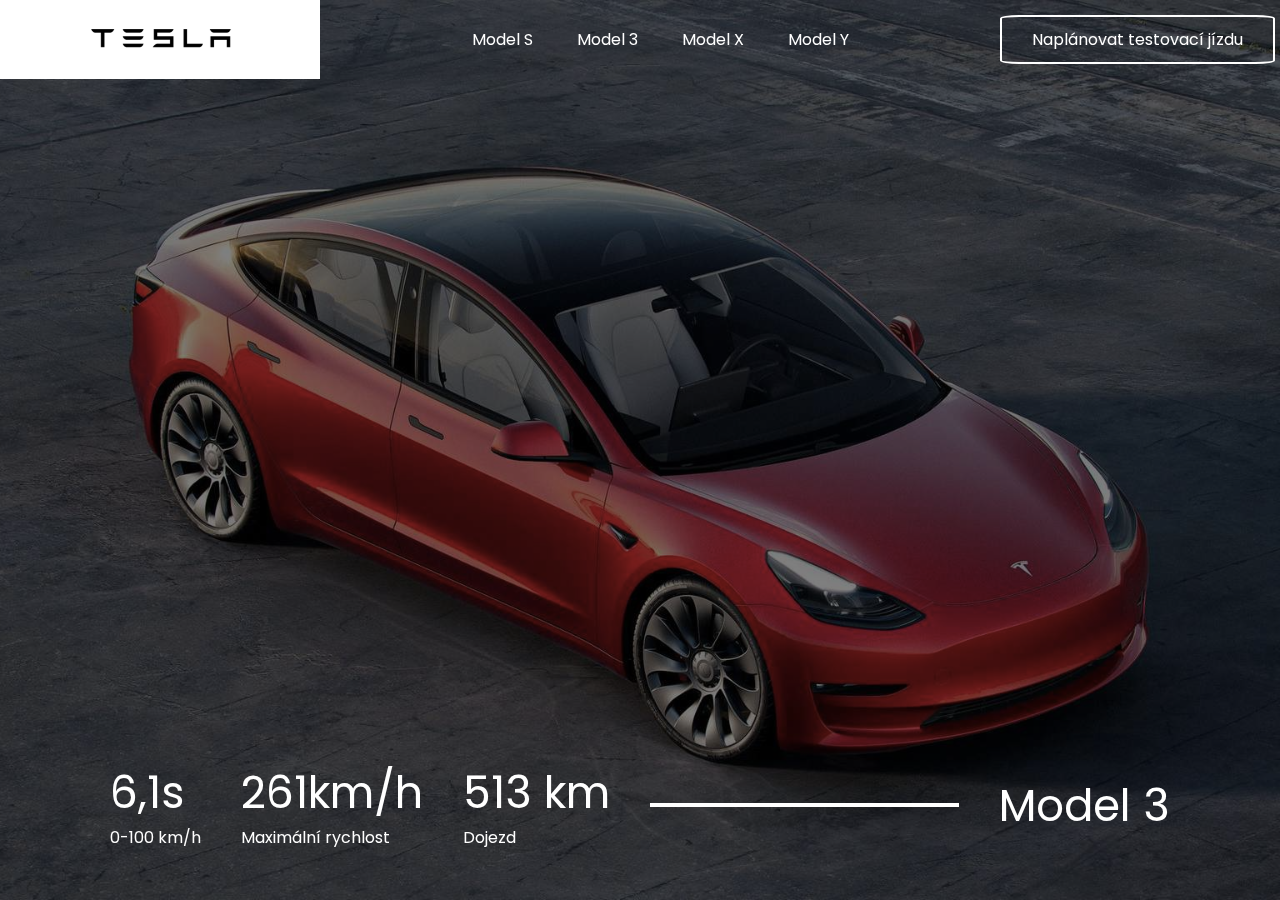
==== Model3.html @ a2cde4c9 "skoro hotovo:D" ====
<!DOCTYPE html>
<html lang="en">
<head>
    <meta charset="UTF-8">
    <meta name="viewport" content="width=device-width, initial-scale=1.0">
    <link rel="preconnect" href="https://fonts.googleapis.com">
<link rel="preconnect" href="https://fonts.gstatic.com" crossorigin>
<link href="https://fonts.googleapis.com/css2?family=Poppins:ital,wght@0,100;0,200;0,300;0,400;0,500;0,600;0,700;0,800;0,900;1,100;1,200;1,300;1,400;1,500;1,600;1,700;1,800;1,900&display=swap" rel="stylesheet">
    <link rel="stylesheet" href="style.css">
    <title>Tesla</title>
</head>
<body id="bady3">
    <header>
        <div class="header" id="header">
            <nav>
            <img src="images/logo.png" alt="Tesla - Logo" class="logo">
            
                <ul>
                    <li><a href="ModelS.html" id="models"> Model S</a></li>
                    <li><a href="Model3.html" id="model3"> Model 3</a></li>
                    <li><a href="ModelX.html" id="modelx"> Model X</a></li>
                    <li><a href="ModelY.html" id="modely"> Model Y</a></li>
                </ul>
                <a href="#" class="btn">Naplánovat testovací jízdu</a>
            </nav>
        </div>
    </header>
    <main>
        <div class="info">
            <div>
                <h2>6,1s</h2>
                <p>0-100 km/h</p>
            </div>
            <div>
                <h2>261km/h</h2>
                <p>Maximální rychlost</p>
            </div>
            <div>
                <h2>513 km</h2>
                <p>Dojezd</p>
            </div>
            <div class="spojovak">  
            </div>
            <div class="mod">
                <h2>Model 3</h2>
            </div>
        </div>
    </main>
    <!-- <script>
        var zmena = document.getElementsById("bady");
        var ms = document.getElementById("models");
        var m3 = document.getElementById("model3");
        var mx = document.getElementById("modelx");
        var my = document.getElementById("modely");

        ms.onclick = function(){
            zmena.style.backgroundImage = "url(images/image-1.png)";
        }
        m3.onclick = function(){
            zmena.style.backgroundImage = "url(images/image-2.png)";
        }
        mx.onclick = function(){
            zmena.style.backgroundImage = "url(images/image-3.png)";
        }
        my.onclick = function(){
            zmena.style.backgroundImage = "url(images/image-4.png)";
        }
    </script> -->
</body>
</html>
---- style.css ----
@import url('https://fonts.googleapis.com/css2?family=Poppins:ital,wght@0,100;0,200;0,300;0,400;0,500;0,600;0,700;0,800;0,900;1,100;1,200;1,300;1,400;1,500;1,600;1,700;1,800;1,900&display=swap');
*{
    margin: 0;
    font-family: "Poppins", sans-serif;
    font-weight: 400;
    font-style: normal;
    box-sizing: border-box;
    padding: 0;
}
#badyS{
    width: 100%;
    height: 100vh;
    background-image: url(images/image-1.png);
    background-color: rgba(0, 0, 0, 0.5);
    background-blend-mode: multiply;
    background-position: center;
    background-size: cover;
    padding: 0 7%;
}
#bady3{
    width: 100%;
    height: 100vh;
    background-image: url(images/image-2.png);
    background-color: rgba(0, 0, 0, 0.5);
    background-blend-mode: multiply;
    background-position: center;
    background-size: cover;
    padding: 0 7%;
}
#badyX{
    width: 100%;
    height: 100vh;
    background-image: url(images/image-3.png);
    background-color: rgba(0, 0, 0, 0.5);
    background-blend-mode: multiply;
    background-position: center;
    background-size: cover;
    padding: 0 7%;
}
#badyY{
    width: 100%;
    height: 100vh;
    background-image: url(images/image-4.png);
    background-color: rgba(0, 0, 0, 0.5);
    background-blend-mode: multiply;
    background-position: center;
    background-size: cover;
    padding: 0 7%;
}
nav{
    position: fixed;
    top:0;
    left: 0;
    width: 100%;
    display: flex;
    align-items: center;
}
.logo{
    width: 320px;
    cursor: pointer;
}
nav ul{
    flex:1;
    text-align: center;
}
nav ul li{
    display: inline-block;
    margin-left: 20px;
    margin-right: 20px;
    margin-top: 10px;
    margin-bottom: 10px;
}
nav ul li a{
    text-decoration: none;
    color: white;
}
nav .btn{
    color: white;
    text-decoration: none;
    border: 2px solid white;
    padding: 10px 30px;
    margin-right: 5px;
    border-radius: 7%;
}
.info{
    width: 100%;
    padding: 0 7%;
    display: flex;
    align-items: center;
    color: white;
    position: fixed;
    bottom: 50px;
    left: 0;
}
.info div{
    margin: 0 20px;
}
.info div h2{
    font-size: 44px;
    font-weight: 400;
}
.spojovak{
    flex: 1;
    background: white;
    height: 4px;
}
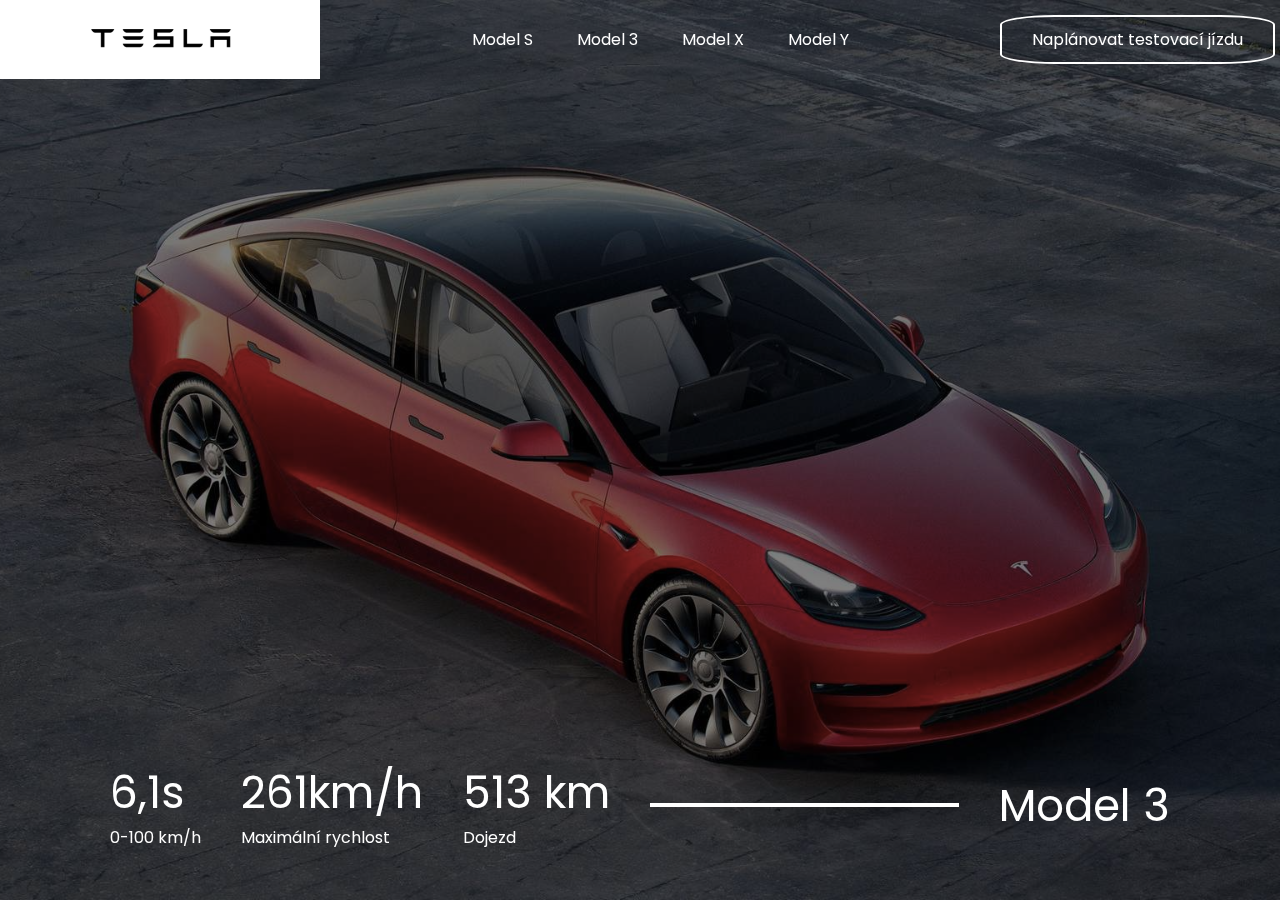
==== commit 5fe7914a: "hezkyy" ====
--- a/Model3.html
+++ b/Model3.html
@@ -21,7 +21,7 @@
                     <li><a href="ModelX.html" id="modelx"> Model X</a></li>
                     <li><a href="ModelY.html" id="modely"> Model Y</a></li>
                 </ul>
-                <a href="#" class="btn">Naplánovat testovací jízdu</a>
+                <a href="testjizda.html" class="btn">Naplánovat testovací jízdu</a>
             </nav>
         </div>
     </header>
--- a/style.css
+++ b/style.css
@@ -80,7 +80,7 @@
     border: 2px solid white;
     padding: 10px 30px;
     margin-right: 5px;
-    border-radius: 7%;
+    border-radius: 20%;
 }
 .info{
     width: 100%;
@@ -104,4 +104,111 @@
     background: white;
     height: 4px;
 }
+.container{
+    margin-top: 200px;
+    border: 2px solid black;
+    height: 500px;
+    width: 400px;
+    /* margin-left: 300px; */
+    margin-left: 25%;
+    margin-top: 300px;
+    display: flex;
+    flex-direction: column;
+    align-items:center;
+    justify-content: space-evenly;
 
+    
+}
+.container button{
+    width: 150px;
+    height: 70px;
+    border-radius: 15px;
+    cursor: pointer;
+}
+.logoo{
+    width: 320px;
+
+}
+.bady5{
+    background-color: white;
+}
+.auto{
+    height: 400px;
+    display: flex;
+    margin-top: 300px;
+    margin-right: 25%;
+}
+.rodice{
+    /* border: 2px solid black; */
+    height: 900px;
+    display: flex;
+    width: 100%;
+    margin-left: 0px;
+    justify-content: space-around;
+}
+.textos{
+    font-size: 25px;
+    /* border: 2px solid black; */
+    display: flex;
+    flex-direction: column;
+    width: 1300px;
+    top: 150px;
+    position: absolute;
+}
+.navos{
+    display: flex;
+    justify-content: space-between;
+    align-items: center;
+}
+.tlacitko_zpet{
+    margin-right: 2dvi;
+    width: 150px;
+    height: 70px;
+    border-radius: 15px;
+    cursor: pointer;
+}
+.popup{
+   width: 400px;
+   background: white; 
+   border: 2px solid black;
+   border-radius: 6px;
+   position: absolute;
+   top: 0;
+   left: 50%;
+   transform: translate(-50%, -50%) scale(0.1);
+   text-align: center;
+   padding: 0 30px 30px;
+   color: #333;
+   visibility: hidden;
+   transition: transform 0.4s, top 0.4s;
+}
+.open-popup{
+    visibility: visible;
+    top: 50%;
+    transform: translate(-50%, -50%) scale(1);
+}
+.popup img{
+    width: 100px;
+    margin-top: -50px;
+    border-radius: 50%;
+    box-shadow: 0 2px 5px rgba(0, 0, 0, 0.2);
+}
+.popup h2{
+    font-size: 38px;
+    font-weight: 500;
+    margin: 30px 0 10px;
+}
+.popup button{
+    width: 100%;
+    margin-top: 50px;
+    padding: 10px 0;
+    background: #6fd649;
+    color:white;
+    border: 0;
+    outline:none;
+    font-size: 18px;
+    border-radius: 4px;
+    cursor: pointer;
+    box-shadow: 0 5px 5px rgba(0, 0, 0, 0.2);
+}
+
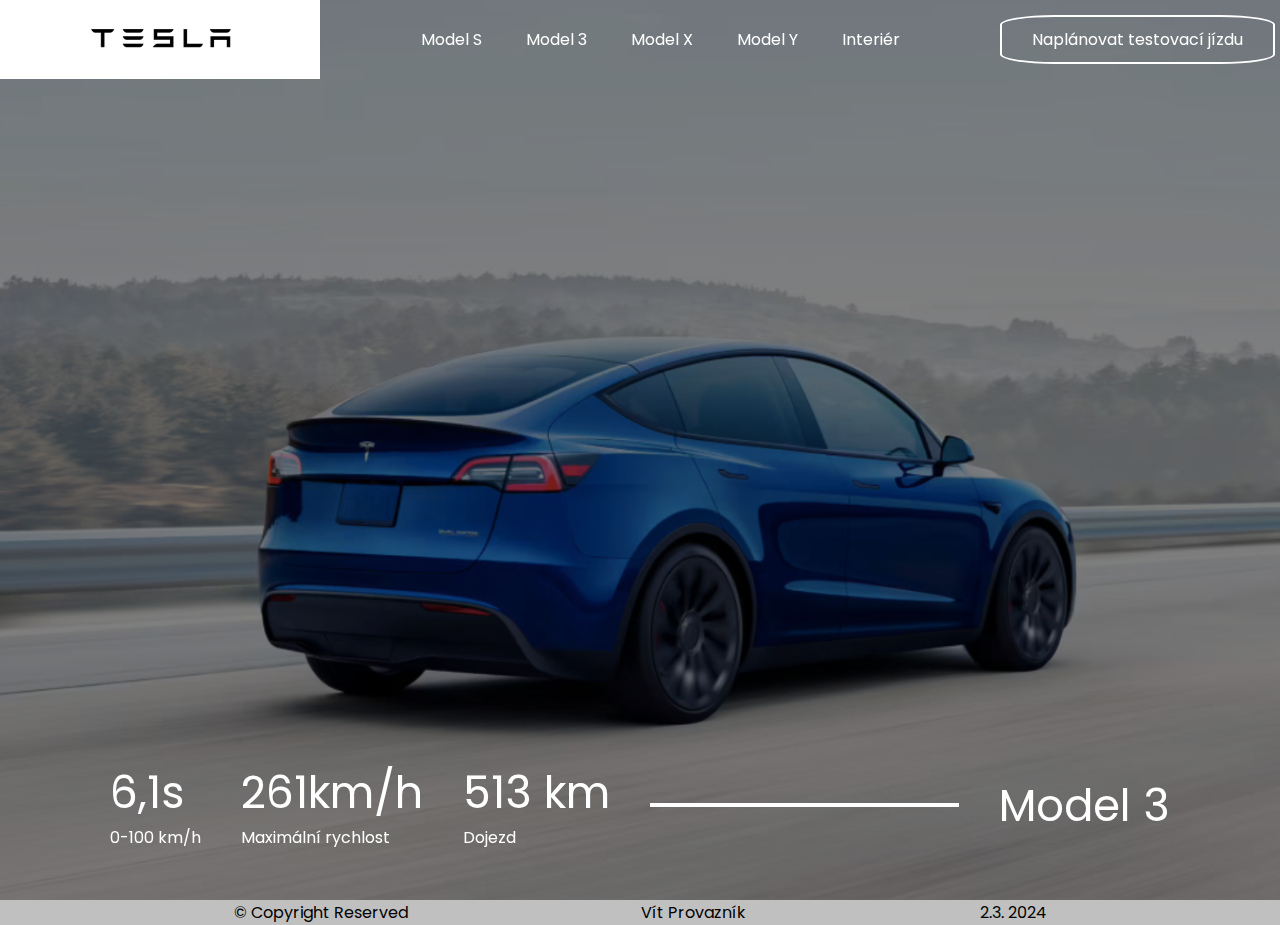
==== commit 2ec4c7d5: "jupi" ====
--- a/Model3.html
+++ b/Model3.html
@@ -9,7 +9,7 @@
     <link rel="stylesheet" href="style.css">
     <title>Tesla</title>
 </head>
-<body id="bady3">
+<body class="bimg3">
     <header>
         <div class="header" id="header">
             <nav>
@@ -20,6 +20,7 @@
                     <li><a href="Model3.html" id="model3"> Model 3</a></li>
                     <li><a href="ModelX.html" id="modelx"> Model X</a></li>
                     <li><a href="ModelY.html" id="modely"> Model Y</a></li>
+                    <li><a href="interier.html"> Interiér</a></li>
                 </ul>
                 <a href="testjizda.html" class="btn">Naplánovat testovací jízdu</a>
             </nav>
@@ -46,25 +47,12 @@
             </div>
         </div>
     </main>
-    <!-- <script>
-        var zmena = document.getElementsById("bady");
-        var ms = document.getElementById("models");
-        var m3 = document.getElementById("model3");
-        var mx = document.getElementById("modelx");
-        var my = document.getElementById("modely");
-
-        ms.onclick = function(){
-            zmena.style.backgroundImage = "url(images/image-1.png)";
-        }
-        m3.onclick = function(){
-            zmena.style.backgroundImage = "url(images/image-2.png)";
-        }
-        mx.onclick = function(){
-            zmena.style.backgroundImage = "url(images/image-3.png)";
-        }
-        my.onclick = function(){
-            zmena.style.backgroundImage = "url(images/image-4.png)";
-        }
-    </script> -->
+    <footer>
+        <div class="foot">
+            <p>&copy; Copyright Reserved</p>
+            <p>Vít Provazník</p>
+            <p>2.3. 2024</p>
+        </div>
+    </footer>
 </body>
 </html>--- a/style.css
+++ b/style.css
@@ -7,37 +7,36 @@
     box-sizing: border-box;
     padding: 0;
 }
-#badyS{
+body{
     width: 100%;
     height: 100vh;
-    background-image: url(images/image-1.png);
     background-color: rgba(0, 0, 0, 0.5);
     background-blend-mode: multiply;
     background-position: center;
     background-size: cover;
     padding: 0 7%;
-}
-#bady3{
-    width: 100%;
-    height: 100vh;
+
+}
+
+.bimg3{
+    background-image: url(images/image-3.png);
+}
+.bimgX{
     background-image: url(images/image-2.png);
-    background-color: rgba(0, 0, 0, 0.5);
-    background-blend-mode: multiply;
-    background-position: center;
-    background-size: cover;
-    padding: 0 7%;
-}
-#badyX{
-    width: 100%;
-    height: 100vh;
-    background-image: url(images/image-3.png);
-    background-color: rgba(0, 0, 0, 0.5);
-    background-blend-mode: multiply;
-    background-position: center;
-    background-size: cover;
-    padding: 0 7%;
-}
-#badyY{
+}
+.bimgY{
+    background-image: url(images/image-4.png);
+}
+.intimg1{
+    background-image: url(images/interier.webp);
+}
+.bimgS{
+    background-image: url(images/image-1.png);
+}
+.testimg1{
+    background-color: white;
+}
+/* #badyY{
     width: 100%;
     height: 100vh;
     background-image: url(images/image-4.png);
@@ -46,7 +45,7 @@
     background-position: center;
     background-size: cover;
     padding: 0 7%;
-}
+} */
 nav{
     position: fixed;
     top:0;
@@ -69,6 +68,10 @@
     margin-right: 20px;
     margin-top: 10px;
     margin-bottom: 10px;
+    transition: 0.5s all;
+}
+nav ul li:hover{
+    transform: scale(1.2);
 }
 nav ul li a{
     text-decoration: none;
@@ -81,6 +84,12 @@
     padding: 10px 30px;
     margin-right: 5px;
     border-radius: 20%;
+    transition: 0.5s all;
+}
+nav .btn:hover{
+    
+    color: black;
+    border: 2px solid black;
 }
 .info{
     width: 100%;
@@ -125,6 +134,9 @@
     border-radius: 15px;
     cursor: pointer;
 }
+.container button:hover{
+    background-color: darkgray;
+}
 .logoo{
     width: 320px;
 
@@ -166,6 +178,9 @@
     height: 70px;
     border-radius: 15px;
     cursor: pointer;
+}
+.tlacitko_zpet:hover{
+    background-color: darkgray;
 }
 .popup{
    width: 400px;
@@ -211,4 +226,34 @@
     cursor: pointer;
     box-shadow: 0 5px 5px rgba(0, 0, 0, 0.2);
 }
-
+.foot{
+    background: silver;
+    color: dark;
+    position: absolute;
+    display: flex;
+    width: 100%;
+    left:0vh;
+    /*height: 40px;*/
+    top: 100vh;
+    justify-content: space-evenly;
+    align-items: center;
+}
+.interier{
+    display: flex;
+    /* border: 2px solid wheat; */
+    height: 90vh;
+    /* width: 600px; */
+    /* margin-top: 700px; */
+    flex-direction: column;
+    align-items:center;
+    justify-content: end;
+}
+.interier h2{
+    font-size: 50px;
+    font-weight: 500;
+    color: white;
+}
+.interier p{
+    color: white;
+    font-size: 20px;
+}
